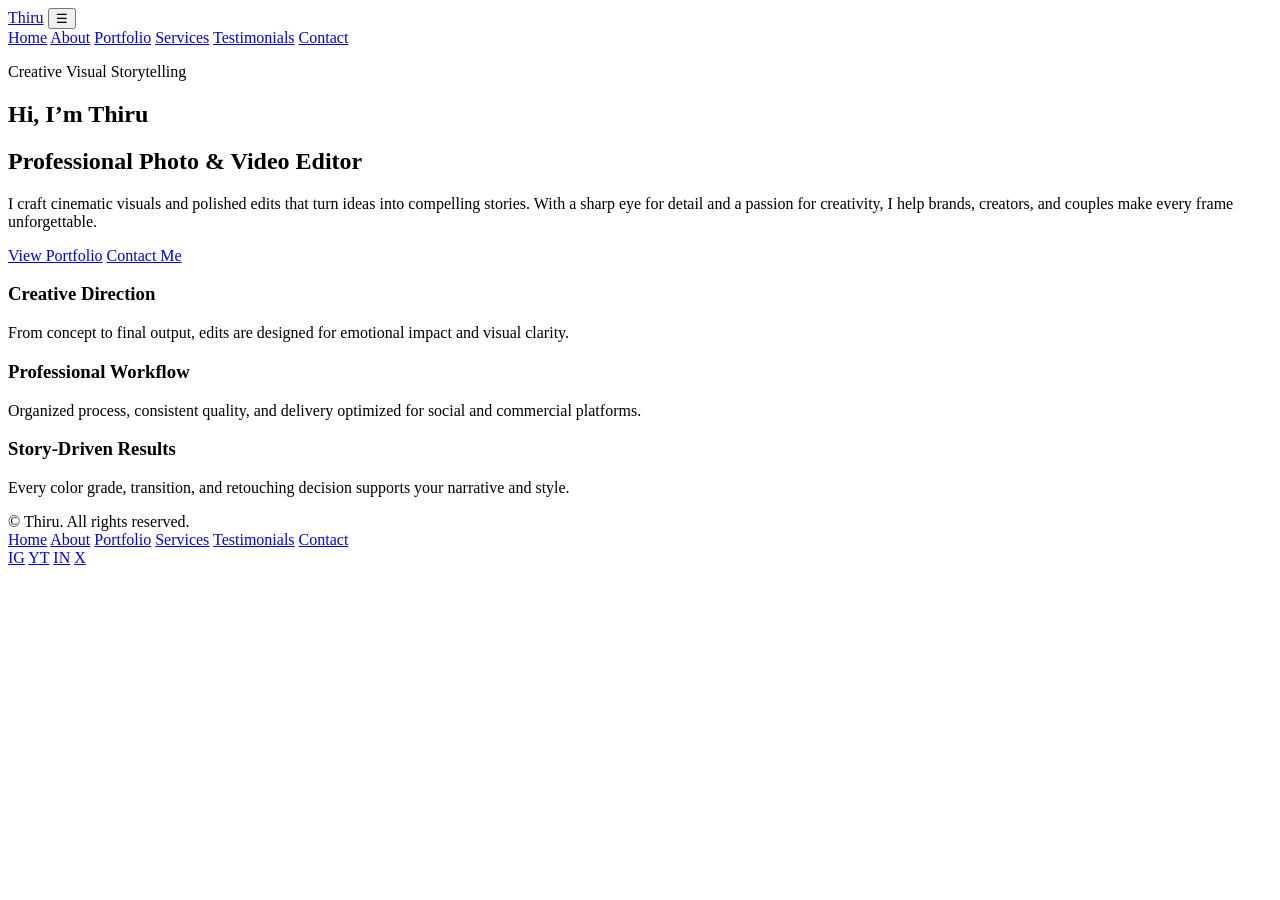
==== index.html @ d2cbb444 "Add files via upload" ====
<!DOCTYPE html>
<html lang="en">
  <head>
    <meta charset="UTF-8" />
    <meta name="viewport" content="width=device-width, initial-scale=1.0" />
    <meta
      name="description"
      content="Thiru - Professional Photo & Video Editor portfolio website"
    />
    <title>Thiru | Home</title>
    <link rel="stylesheet" href="css/style.css" />
    <script src="js/script.js" defer></script>
  </head>
  <body>
    <!-- Shared sticky header -->
    <header class="site-header">
      <div class="container nav-wrap">
        <a class="logo" href="index.html">Thiru</a>
        <button class="nav-toggle" data-nav-toggle aria-label="Toggle navigation">☰</button>
        <nav class="site-nav" id="siteNav" aria-label="Primary navigation">
          <a class="active" href="index.html">Home</a>
          <a href="about.html">About</a>
          <a href="portfolio.html">Portfolio</a>
          <a href="services.html">Services</a>
          <a href="testimonials.html">Testimonials</a>
          <a href="contact.html">Contact</a>
        </nav>
      </div>
    </header>

    <main>
      <!-- Hero section with subtle motion background -->
      <section class="hero section">
        <div class="hero-bg" aria-hidden="true"></div>
        <div class="container hero-content reveal">
          <p class="eyebrow">Creative Visual Storytelling</p>
          <h1>Hi, I’m <span>Thiru</span></h1>
          <h2>Professional Photo &amp; Video Editor</h2>
          <p>
            I craft cinematic visuals and polished edits that turn ideas into compelling stories.
            With a sharp eye for detail and a passion for creativity, I help brands, creators,
            and couples make every frame unforgettable.
          </p>
          <div class="btn-group">
            <a class="btn btn-primary" href="portfolio.html">View Portfolio</a>
            <a class="btn btn-outline" href="contact.html">Contact Me</a>
          </div>
        </div>
      </section>

      <!-- Quick value section -->
      <section class="section">
        <div class="container grid" style="grid-template-columns: repeat(auto-fit, minmax(220px, 1fr));">
          <article class="card reveal">
            <h3>Creative Direction</h3>
            <p class="section-subtitle">
              From concept to final output, edits are designed for emotional impact and visual clarity.
            </p>
          </article>
          <article class="card reveal">
            <h3>Professional Workflow</h3>
            <p class="section-subtitle">
              Organized process, consistent quality, and delivery optimized for social and commercial platforms.
            </p>
          </article>
          <article class="card reveal">
            <h3>Story-Driven Results</h3>
            <p class="section-subtitle">
              Every color grade, transition, and retouching decision supports your narrative and style.
            </p>
          </article>
        </div>
      </section>
    </main>

    <!-- Shared footer -->
    <footer class="site-footer">
      <div class="container footer-wrap">
        <div class="footer-copy">© <span data-year></span> Thiru. All rights reserved.</div>
        <div class="footer-links">
          <a href="index.html">Home</a>
          <a href="about.html">About</a>
          <a href="portfolio.html">Portfolio</a>
          <a href="services.html">Services</a>
          <a href="testimonials.html">Testimonials</a>
          <a href="contact.html">Contact</a>
        </div>
        <div class="social-row" aria-label="Social links">
          <a class="social-icon" href="https://instagram.com" target="_blank" rel="noopener" aria-label="Instagram">IG</a>
          <a class="social-icon" href="https://youtube.com" target="_blank" rel="noopener" aria-label="YouTube">YT</a>
          <a class="social-icon" href="https://linkedin.com" target="_blank" rel="noopener" aria-label="LinkedIn">IN</a>
          <a class="social-icon" href="https://twitter.com" target="_blank" rel="noopener" aria-label="Twitter">X</a>
        </div>
      </div>
    </footer>
  </body>
</html>
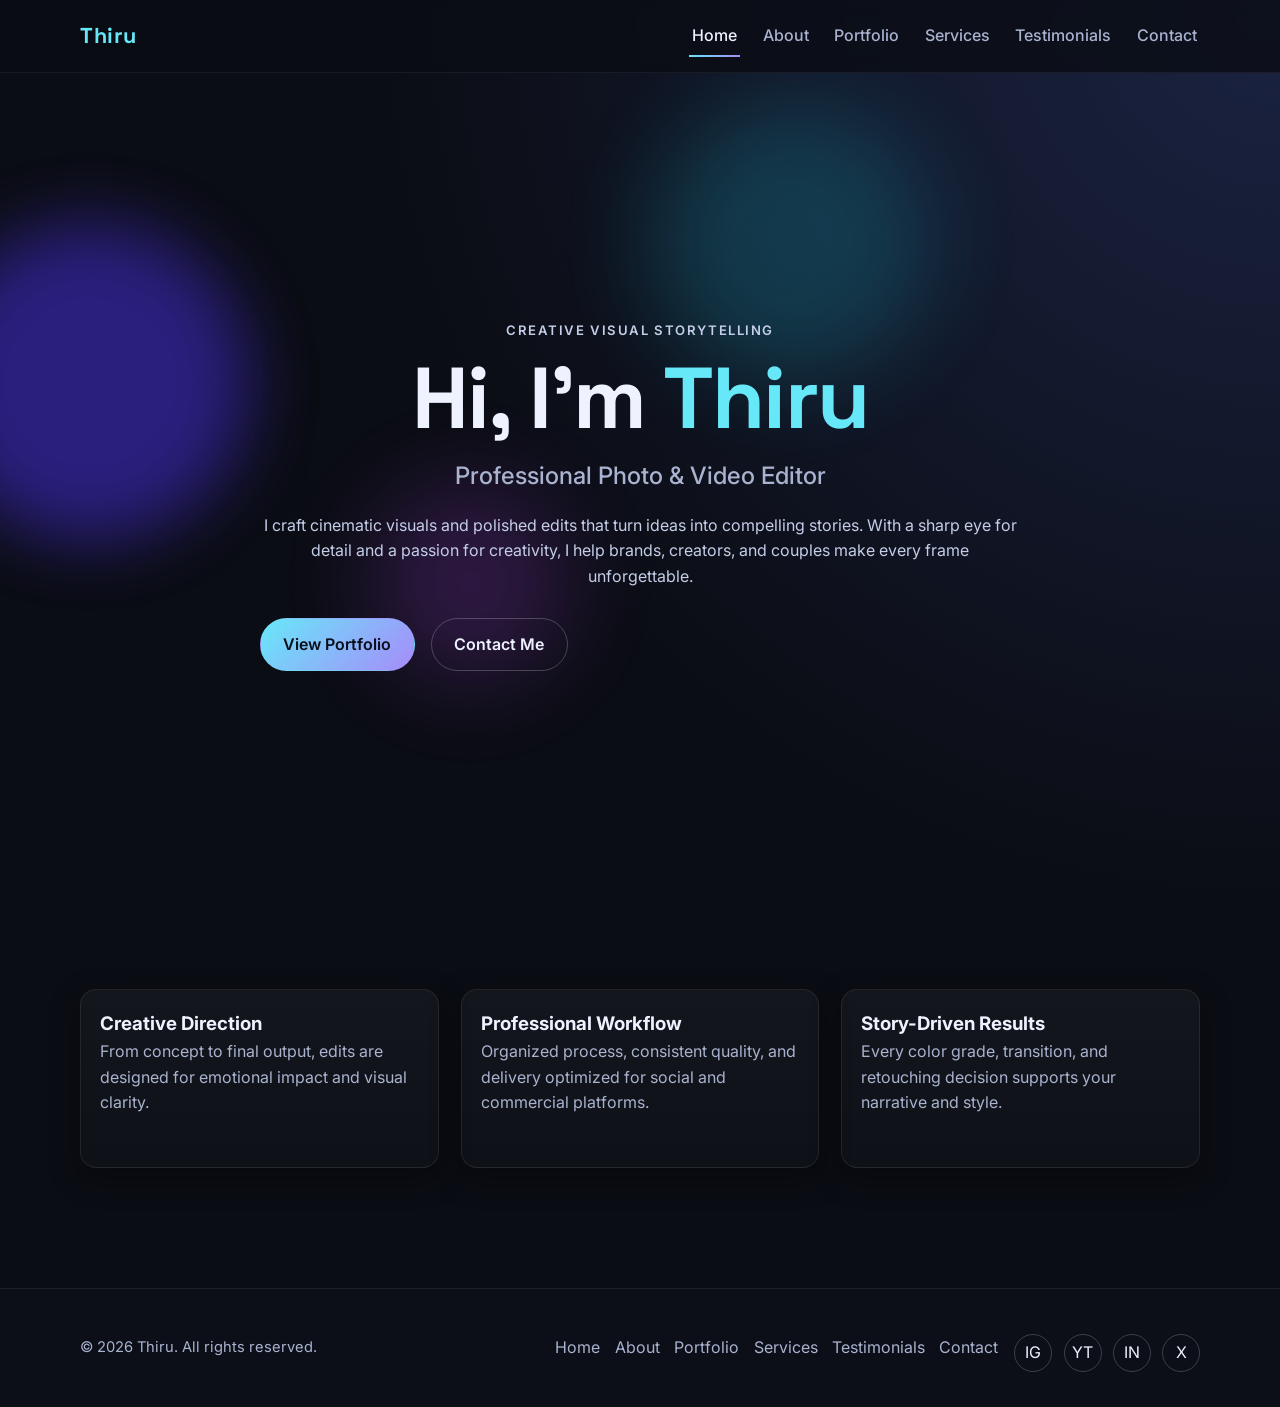
==== commit 215ca9b5: "Add files via upload Refactor project structure: update file paths for CSS and JS, remove old script" ====
--- a/index.html
+++ b/index.html
@@ -8,8 +8,8 @@
       content="Thiru - Professional Photo & Video Editor portfolio website"
     />
     <title>Thiru | Home</title>
-    <link rel="stylesheet" href="css/style.css" />
-    <script src="js/script.js" defer></script>
+    <link rel="stylesheet" href="style.css" />
+    <script src="script.js" defer></script>
   </head>
   <body>
     <!-- Shared sticky header -->
--- a/style.css
+++ b/style.css
@@ -0,0 +1,753 @@
+/* -------------------------------------------
+   Thiru Portfolio Website - Global Styles
+   ------------------------------------------- */
+
+@import url('https://fonts.googleapis.com/css2?family=Inter:wght@400;500;600;700;800&family=Space+Grotesk:wght@500;700&display=swap');
+
+:root {
+  --bg: #0b0d14;
+  --bg-soft: #131826;
+  --surface: #171d2d;
+  --surface-2: #1f2740;
+  --text: #eef2ff;
+  --muted: #a9b3cf;
+  --accent: #67e8f9;
+  --accent-2: #a78bfa;
+  --success: #34d399;
+  --danger: #f87171;
+  --shadow: 0 10px 30px rgba(0, 0, 0, 0.35);
+  --radius: 16px;
+  --max-width: 1120px;
+}
+
+* {
+  box-sizing: border-box;
+  margin: 0;
+  padding: 0;
+}
+
+html {
+  scroll-behavior: smooth;
+}
+
+body {
+  font-family: 'Inter', system-ui, -apple-system, BlinkMacSystemFont, 'Segoe UI', sans-serif;
+  background: radial-gradient(circle at top right, #1a2342 0%, var(--bg) 48%);
+  color: var(--text);
+  line-height: 1.6;
+}
+
+a {
+  color: inherit;
+  text-decoration: none;
+}
+
+img {
+  max-width: 100%;
+  display: block;
+}
+
+.container {
+  width: min(92%, var(--max-width));
+  margin-inline: auto;
+}
+
+.section {
+  padding: 5.5rem 0;
+}
+
+.section-title {
+  font-family: 'Space Grotesk', sans-serif;
+  font-size: clamp(1.8rem, 2.4vw, 2.5rem);
+  margin-bottom: 0.8rem;
+}
+
+.section-subtitle {
+  color: var(--muted);
+  margin-bottom: 2rem;
+  max-width: 60ch;
+}
+
+/* ---------------- Header & Navigation ---------------- */
+.site-header {
+  position: sticky;
+  top: 0;
+  z-index: 999;
+  backdrop-filter: blur(8px);
+  background: rgba(11, 13, 20, 0.8);
+  border-bottom: 1px solid rgba(255, 255, 255, 0.06);
+}
+
+.nav-wrap {
+  min-height: 72px;
+  display: flex;
+  align-items: center;
+  justify-content: space-between;
+}
+
+.logo {
+  font-family: 'Space Grotesk', sans-serif;
+  font-weight: 700;
+  font-size: 1.35rem;
+  letter-spacing: 0.6px;
+  color: var(--accent);
+}
+
+.site-nav {
+  display: flex;
+  gap: 1.2rem;
+}
+
+.site-nav a {
+  color: var(--muted);
+  font-weight: 500;
+  padding: 0.35rem 0.2rem;
+  position: relative;
+  transition: color 0.25s ease;
+}
+
+.site-nav a::after {
+  content: '';
+  position: absolute;
+  left: 0;
+  bottom: -3px;
+  width: 100%;
+  height: 2px;
+  background: linear-gradient(90deg, var(--accent), var(--accent-2));
+  transform: scaleX(0);
+  transform-origin: left;
+  transition: transform 0.25s ease;
+}
+
+.site-nav a:hover,
+.site-nav a.active {
+  color: var(--text);
+}
+
+.site-nav a:hover::after,
+.site-nav a.active::after {
+  transform: scaleX(1);
+}
+
+.nav-toggle {
+  display: none;
+  background: transparent;
+  border: 1px solid rgba(255, 255, 255, 0.2);
+  color: var(--text);
+  font-size: 1rem;
+  border-radius: 10px;
+  width: 42px;
+  height: 42px;
+  cursor: pointer;
+}
+
+/* ---------------- Reusable UI ---------------- */
+.btn-group {
+  display: flex;
+  flex-wrap: wrap;
+  gap: 1rem;
+  margin-top: 1.8rem;
+}
+
+.btn {
+  display: inline-flex;
+  align-items: center;
+  justify-content: center;
+  gap: 0.5rem;
+  border-radius: 999px;
+  font-weight: 600;
+  padding: 0.8rem 1.4rem;
+  border: 1px solid transparent;
+  transition: all 0.25s ease;
+}
+
+.btn-primary {
+  background: linear-gradient(135deg, var(--accent), var(--accent-2));
+  color: #0a0f1c;
+}
+
+.btn-primary:hover {
+  transform: translateY(-2px);
+  box-shadow: 0 10px 20px rgba(103, 232, 249, 0.24);
+}
+
+.btn-outline {
+  border-color: rgba(255, 255, 255, 0.22);
+  color: var(--text);
+}
+
+.btn-outline:hover {
+  border-color: var(--accent);
+  color: var(--accent);
+}
+
+.grid {
+  display: grid;
+  gap: 1.35rem;
+}
+
+.card {
+  background: linear-gradient(180deg, rgba(255, 255, 255, 0.04), rgba(255, 255, 255, 0.02));
+  border: 1px solid rgba(255, 255, 255, 0.08);
+  border-radius: var(--radius);
+  padding: 1.2rem;
+  box-shadow: var(--shadow);
+}
+
+/* ---------------- Scroll Animation ---------------- */
+.reveal {
+  opacity: 0;
+  transform: translateY(22px);
+  transition: opacity 0.65s ease, transform 0.65s ease;
+}
+
+.reveal.in-view {
+  opacity: 1;
+  transform: translateY(0);
+}
+
+/* ---------------- Home ---------------- */
+.hero {
+  min-height: calc(100vh - 72px);
+  display: grid;
+  place-items: center;
+  position: relative;
+  overflow: hidden;
+}
+
+.hero-content {
+  position: relative;
+  z-index: 2;
+  text-align: center;
+  max-width: 760px;
+}
+
+.eyebrow {
+  color: var(--accent);
+  letter-spacing: 0.12em;
+  text-transform: uppercase;
+  font-size: 0.82rem;
+  font-weight: 600;
+  margin-bottom: 0.8rem;
+}
+
+.hero h1 {
+  font-family: 'Space Grotesk', sans-serif;
+  font-size: clamp(2.8rem, 9vw, 5.4rem);
+  line-height: 1.02;
+  letter-spacing: -0.02em;
+}
+
+.hero h1 span {
+  color: var(--accent);
+}
+
+.hero h2 {
+  margin-top: 0.9rem;
+  font-size: clamp(1.1rem, 2.2vw, 1.5rem);
+  color: var(--muted);
+  font-weight: 500;
+}
+
+.hero p {
+  margin-top: 1.1rem;
+  color: #c4cee8;
+}
+
+/* Subtle animated background blobs */
+.hero-bg,
+.hero-bg::before,
+.hero-bg::after {
+  position: absolute;
+  border-radius: 50%;
+  filter: blur(34px);
+  opacity: 0.45;
+}
+
+.hero-bg {
+  inset: auto;
+  width: 320px;
+  height: 320px;
+  background: #5236ff;
+  left: -70px;
+  top: 18%;
+  animation: floatBlob1 14s ease-in-out infinite;
+}
+
+.hero-bg::before {
+  content: '';
+  width: 280px;
+  height: 280px;
+  background: #1ecfe6;
+  right: -680px;
+  top: -120px;
+  animation: floatBlob2 16s ease-in-out infinite;
+}
+
+.hero-bg::after {
+  content: '';
+  width: 200px;
+  height: 200px;
+  background: #be4cff;
+  right: -320px;
+  top: 260px;
+  animation: floatBlob3 11s ease-in-out infinite;
+}
+
+@keyframes floatBlob1 {
+  0%,
+  100% {
+    transform: translateY(0) translateX(0);
+  }
+  50% {
+    transform: translateY(-28px) translateX(25px);
+  }
+}
+
+@keyframes floatBlob2 {
+  0%,
+  100% {
+    transform: translateY(0) translateX(0);
+  }
+  50% {
+    transform: translateY(24px) translateX(-22px);
+  }
+}
+
+@keyframes floatBlob3 {
+  0%,
+  100% {
+    transform: translateY(0) translateX(0);
+  }
+  50% {
+    transform: translateY(-20px) translateX(-16px);
+  }
+}
+
+/* ---------------- About ---------------- */
+.about-layout {
+  display: grid;
+  grid-template-columns: 320px 1fr;
+  gap: 2rem;
+  align-items: start;
+}
+
+.profile-placeholder {
+  aspect-ratio: 4 / 5;
+  border-radius: var(--radius);
+  border: 1px solid rgba(255, 255, 255, 0.12);
+  background: linear-gradient(140deg, #283659, #131826);
+  display: grid;
+  place-items: center;
+  color: var(--muted);
+  font-weight: 600;
+}
+
+.skills {
+  margin-top: 1.4rem;
+}
+
+.skill {
+  margin-bottom: 1rem;
+}
+
+.skill-label {
+  display: flex;
+  justify-content: space-between;
+  margin-bottom: 0.4rem;
+  font-size: 0.95rem;
+}
+
+.skill-track {
+  height: 10px;
+  border-radius: 999px;
+  overflow: hidden;
+  background: rgba(255, 255, 255, 0.12);
+}
+
+.skill-fill {
+  width: 0;
+  height: 100%;
+  background: linear-gradient(90deg, var(--accent), var(--accent-2));
+  transition: width 1.2s ease;
+}
+
+.timeline {
+  margin-top: 1.7rem;
+  border-left: 2px solid rgba(255, 255, 255, 0.14);
+  padding-left: 1rem;
+}
+
+.timeline-item {
+  margin-bottom: 1rem;
+}
+
+.timeline-item h4 {
+  font-size: 1rem;
+}
+
+.timeline-item p {
+  color: var(--muted);
+  font-size: 0.95rem;
+}
+
+/* ---------------- Portfolio ---------------- */
+.filter-wrap {
+  display: flex;
+  flex-wrap: wrap;
+  gap: 0.6rem;
+  margin-bottom: 1.4rem;
+}
+
+.filter-btn {
+  border: 1px solid rgba(255, 255, 255, 0.2);
+  background: transparent;
+  color: var(--text);
+  padding: 0.55rem 1rem;
+  border-radius: 999px;
+  cursor: pointer;
+  transition: all 0.2s ease;
+}
+
+.filter-btn.active,
+.filter-btn:hover {
+  color: #0b1220;
+  background: var(--accent);
+  border-color: var(--accent);
+}
+
+.portfolio-grid {
+  grid-template-columns: repeat(12, 1fr);
+}
+
+.portfolio-item {
+  grid-column: span 4;
+  border-radius: var(--radius);
+  position: relative;
+  overflow: hidden;
+  min-height: 220px;
+  cursor: pointer;
+  border: 1px solid rgba(255, 255, 255, 0.08);
+}
+
+.project-thumb {
+  height: 100%;
+  background: linear-gradient(130deg, #27395c, #161c2f);
+  transition: transform 0.35s ease;
+}
+
+.portfolio-item:hover .project-thumb {
+  transform: scale(1.06);
+}
+
+.overlay {
+  position: absolute;
+  inset: 0;
+  background: linear-gradient(180deg, transparent 30%, rgba(5, 9, 20, 0.9) 100%);
+  display: flex;
+  align-items: end;
+  padding: 1rem;
+  opacity: 0;
+  transition: opacity 0.28s ease;
+}
+
+.portfolio-item:hover .overlay {
+  opacity: 1;
+}
+
+.overlay h4 {
+  font-size: 1rem;
+}
+
+.overlay p {
+  color: var(--accent);
+  font-size: 0.88rem;
+}
+
+.portfolio-item.hidden {
+  display: none;
+}
+
+/* Portfolio modal */
+.modal {
+  position: fixed;
+  inset: 0;
+  background: rgba(4, 7, 15, 0.78);
+  display: none;
+  place-items: center;
+  padding: 1rem;
+  z-index: 2000;
+}
+
+.modal.open {
+  display: grid;
+}
+
+.modal-content {
+  width: min(92vw, 760px);
+  background: var(--surface);
+  border-radius: var(--radius);
+  border: 1px solid rgba(255, 255, 255, 0.1);
+  overflow: hidden;
+}
+
+.modal-preview {
+  height: 320px;
+  background: linear-gradient(140deg, #2a4270, #1a1f35);
+}
+
+.modal-body {
+  padding: 1rem 1.2rem 1.4rem;
+}
+
+.modal-close {
+  position: absolute;
+  top: 1rem;
+  right: 1rem;
+  width: 42px;
+  height: 42px;
+  border-radius: 50%;
+  border: none;
+  cursor: pointer;
+  font-size: 1.4rem;
+  background: #f8fafc;
+}
+
+/* ---------------- Services ---------------- */
+.services-grid {
+  grid-template-columns: repeat(3, minmax(0, 1fr));
+}
+
+.service-card {
+  transition: transform 0.25s ease, border-color 0.25s ease;
+}
+
+.service-card:hover {
+  transform: translateY(-6px);
+  border-color: rgba(103, 232, 249, 0.5);
+}
+
+.service-icon {
+  font-size: 1.45rem;
+  margin-bottom: 0.6rem;
+}
+
+.price {
+  margin-top: 0.8rem;
+  color: var(--accent);
+  font-weight: 600;
+}
+
+/* ---------------- Testimonials ---------------- */
+.carousel {
+  overflow: hidden;
+  border-radius: var(--radius);
+  border: 1px solid rgba(255, 255, 255, 0.08);
+}
+
+.carousel-track {
+  display: flex;
+  transition: transform 0.6s ease;
+}
+
+.testimonial {
+  flex: 0 0 100%;
+  padding: 1.7rem;
+  background: linear-gradient(180deg, #19223a, #131a2b);
+}
+
+.stars {
+  color: #facc15;
+  letter-spacing: 2px;
+}
+
+.client {
+  margin-top: 1rem;
+  color: var(--accent);
+  font-weight: 600;
+}
+
+.carousel-controls {
+  margin-top: 1rem;
+  display: flex;
+  justify-content: center;
+  gap: 0.7rem;
+}
+
+.carousel-controls button {
+  border: 1px solid rgba(255, 255, 255, 0.25);
+  background: transparent;
+  color: var(--text);
+  border-radius: 999px;
+  padding: 0.5rem 0.9rem;
+  cursor: pointer;
+}
+
+/* ---------------- Contact ---------------- */
+.contact-layout {
+  display: grid;
+  grid-template-columns: 1.2fr 0.8fr;
+  gap: 1.4rem;
+}
+
+.form-group {
+  margin-bottom: 0.9rem;
+}
+
+label {
+  display: block;
+  margin-bottom: 0.35rem;
+  font-weight: 500;
+}
+
+input,
+textarea {
+  width: 100%;
+  border: 1px solid rgba(255, 255, 255, 0.18);
+  border-radius: 10px;
+  background: #0f1525;
+  color: var(--text);
+  padding: 0.75rem 0.85rem;
+  font: inherit;
+}
+
+input:focus,
+textarea:focus {
+  outline: 2px solid rgba(103, 232, 249, 0.35);
+  border-color: var(--accent);
+}
+
+.error {
+  min-height: 1.2em;
+  font-size: 0.85rem;
+  color: var(--danger);
+}
+
+.form-message {
+  margin-top: 0.9rem;
+  color: var(--success);
+  font-weight: 600;
+}
+
+.contact-info p {
+  margin-bottom: 0.5rem;
+  color: var(--muted);
+}
+
+.social-row {
+  display: flex;
+  gap: 0.7rem;
+  margin-top: 0.6rem;
+}
+
+.social-icon {
+  width: 38px;
+  height: 38px;
+  display: inline-grid;
+  place-items: center;
+  border-radius: 50%;
+  border: 1px solid rgba(255, 255, 255, 0.2);
+  transition: all 0.25s ease;
+  color: var(--text);
+}
+
+.social-icon:hover {
+  background: var(--accent);
+  color: #0b1220;
+  border-color: var(--accent);
+}
+
+/* ---------------- Footer ---------------- */
+.site-footer {
+  margin-top: 2rem;
+  padding: 2.2rem 0;
+  border-top: 1px solid rgba(255, 255, 255, 0.08);
+  background: rgba(12, 15, 25, 0.85);
+}
+
+.footer-wrap {
+  display: grid;
+  grid-template-columns: 1fr auto auto;
+  gap: 1rem;
+  align-items: center;
+}
+
+.footer-links {
+  display: flex;
+  flex-wrap: wrap;
+  gap: 0.9rem;
+  color: var(--muted);
+}
+
+.footer-links a:hover {
+  color: var(--accent);
+}
+
+.footer-copy {
+  color: var(--muted);
+  font-size: 0.92rem;
+}
+
+/* ---------------- Responsive ---------------- */
+@media (max-width: 1024px) {
+  .services-grid {
+    grid-template-columns: repeat(2, minmax(0, 1fr));
+  }
+
+  .about-layout,
+  .contact-layout {
+    grid-template-columns: 1fr;
+  }
+
+  .portfolio-item {
+    grid-column: span 6;
+  }
+}
+
+@media (max-width: 780px) {
+  .nav-toggle {
+    display: inline-grid;
+    place-items: center;
+  }
+
+  .site-nav {
+    position: absolute;
+    top: 72px;
+    right: 4%;
+    flex-direction: column;
+    background: var(--surface);
+    border: 1px solid rgba(255, 255, 255, 0.12);
+    border-radius: 12px;
+    padding: 0.8rem;
+    min-width: 180px;
+    display: none;
+  }
+
+  .site-nav.open {
+    display: flex;
+  }
+
+  .portfolio-item {
+    grid-column: span 12;
+  }
+
+  .footer-wrap {
+    grid-template-columns: 1fr;
+    text-align: center;
+  }
+
+  .footer-links,
+  .social-row {
+    justify-content: center;
+  }
+}
+
+@media (max-width: 560px) {
+  .services-grid {
+    grid-template-columns: 1fr;
+  }
+
+  .hero h1 {
+    font-size: clamp(2.4rem, 13vw, 4rem);
+  }
+}
